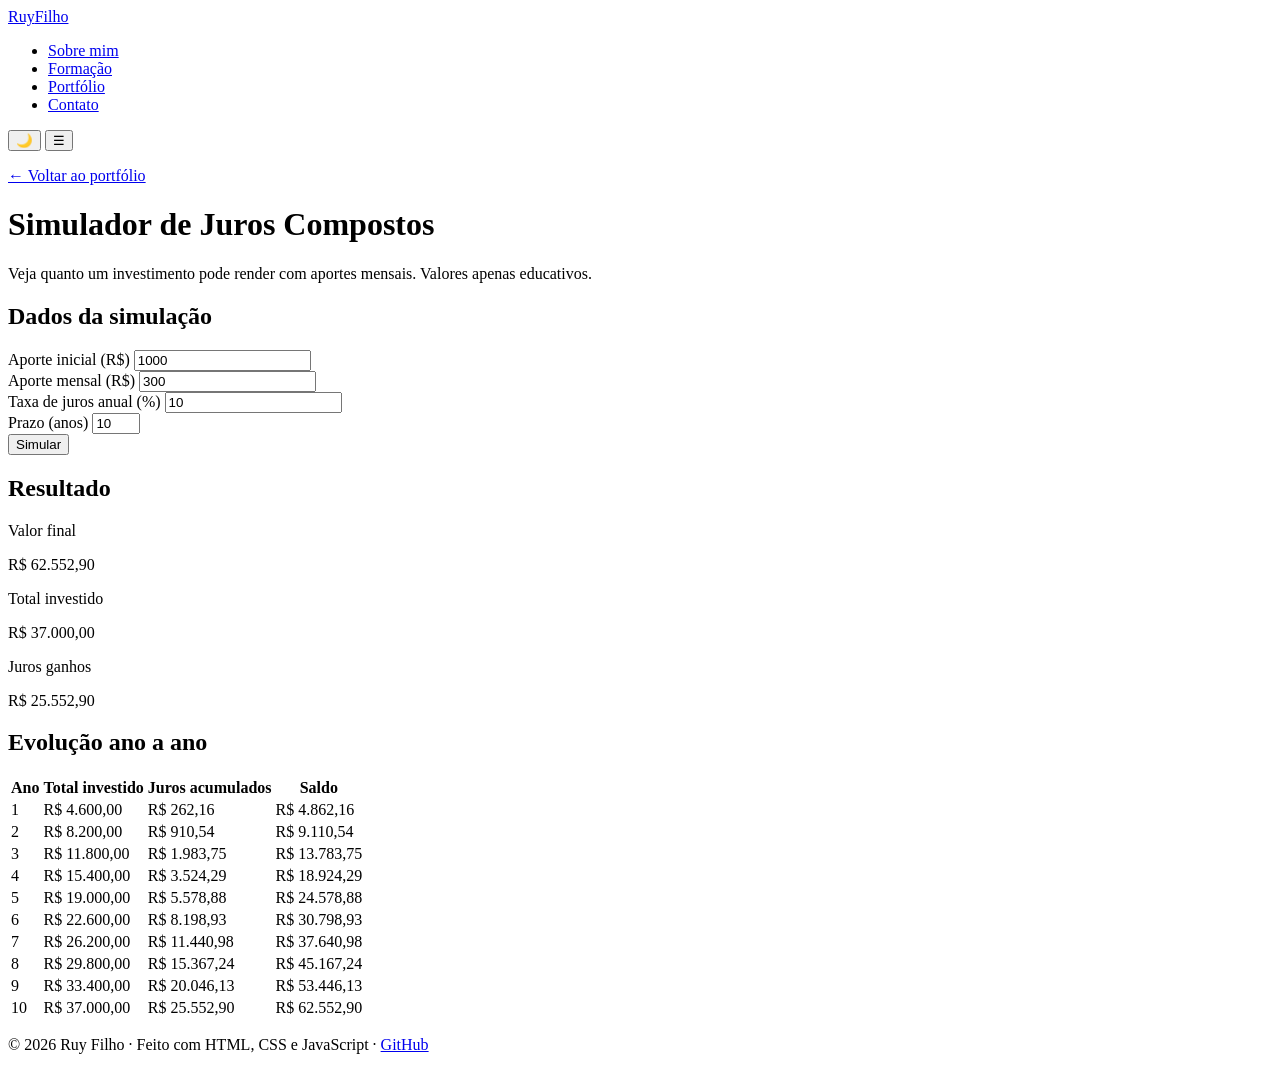
==== projetos/simulador-juros/index.html @ 7ff92616 "Primeiro upload do site Envio inicial dos arquivos" ====
<!DOCTYPE html>
<!-- Projeto do portfólio: Simulador de Juros Compostos -->
<html lang="pt-BR">
<head>
  <meta charset="UTF-8">
  <!-- Faz o layout se adaptar à largura de celulares e tablets -->
  <meta name="viewport" content="width=device-width, initial-scale=1.0">
  <meta name="description" content="Simulador de juros compostos com aportes mensais.">
  <title>Simulador de Juros Compostos | Ruy Filho</title>
  <link rel="stylesheet" href="../../css/estilo.css">
</head>
<!-- data-menu-ativo: destaca "Portfólio" no menu nesta página interna -->
<body data-menu-ativo="portfolio.html">

  <!-- CABEÇALHO: o mesmo menu aparece em todas as páginas -->
  <header class="cabecalho">
    <div class="cabecalho__conteudo">
      <a href="../../index.html" class="logo">Ruy<span>Filho</span></a>

      <nav class="menu" id="menu" aria-label="Menu principal">
        <ul>
          <li><a href="../../index.html">Sobre mim</a></li>
          <li><a href="../../formacao.html">Formação</a></li>
          <li><a href="../../portfolio.html">Portfólio</a></li>
          <li><a href="../../contato.html">Contato</a></li>
        </ul>
      </nav>

      <div class="cabecalho__acoes">
        <!-- Botão que alterna entre tema claro e escuro (script.js) -->
        <button class="botao-icone" id="botao-tema" type="button" aria-label="Alternar tema">🌙</button>
        <!-- Botão hambúrguer: visível apenas em telas pequenas -->
        <button class="botao-icone botao-menu" id="botao-menu" type="button"
                aria-label="Abrir menu" aria-expanded="false" aria-controls="menu">☰</button>
      </div>
    </div>
  </header>

  <!-- CONTEÚDO PRINCIPAL -->
  <main>
    <p><a href="../../portfolio.html">← Voltar ao portfólio</a></p>
    <h1 class="titulo-pagina">Simulador de Juros Compostos</h1>
    <p class="subtitulo">Veja quanto um investimento pode render com aportes mensais. Valores apenas educativos.</p>

    <div class="grade">
      <!-- Formulário com os dados da simulação -->
      <section class="card">
        <h2>Dados da simulação</h2>
        <form class="formulario" id="form-simulador" novalidate>
          <div class="campo">
            <label for="inicial">Aporte inicial (R$)</label>
            <input type="number" id="inicial" min="0" step="0.01" value="1000">
            <span class="mensagem-erro"></span>
          </div>
          <div class="campo">
            <label for="mensal">Aporte mensal (R$)</label>
            <input type="number" id="mensal" min="0" step="0.01" value="300">
            <span class="mensagem-erro"></span>
          </div>
          <div class="campo">
            <label for="taxa">Taxa de juros anual (%)</label>
            <input type="number" id="taxa" min="0" step="0.01" value="10">
            <span class="mensagem-erro"></span>
          </div>
          <div class="campo">
            <label for="anos">Prazo (anos)</label>
            <input type="number" id="anos" min="1" max="50" step="1" value="10">
            <span class="mensagem-erro"></span>
          </div>
          <div>
            <button type="submit" class="botao">Simular</button>
          </div>
        </form>
      </section>

      <!-- Resumo do resultado, preenchido pelo simulador.js -->
      <section class="card" id="resumo" aria-live="polite">
        <h2>Resultado</h2>
        <p class="rotulo">Valor final</p>
        <p class="resultado-destaque" id="valor-final">—</p>
        <p class="rotulo">Total investido</p>
        <p id="total-investido">—</p>
        <p class="rotulo">Juros ganhos</p>
        <p id="total-juros">—</p>
      </section>
    </div>

    <!-- Tabela com a evolução ano a ano -->
    <section class="card espaco-topo">
      <h2>Evolução ano a ano</h2>
      <div class="tabela-container">
        <table>
          <thead>
            <tr><th>Ano</th><th>Total investido</th><th>Juros acumulados</th><th>Saldo</th></tr>
          </thead>
          <tbody id="tabela-evolucao"></tbody>
        </table>
      </div>
    </section>
  </main>

  <!-- RODAPÉ: o ano é preenchido pelo JavaScript -->
  <footer class="rodape">
    <p>&copy; <span id="ano-atual">2026</span> Ruy Filho · Feito com HTML, CSS e JavaScript ·
      <a href="https://github.com/ruyfilho77" target="_blank" rel="noopener">GitHub</a></p>
  </footer>

  <script src="../../js/script.js"></script>
  <!-- Script exclusivo do simulador -->
  <script src="simulador.js"></script>
</body>
</html>
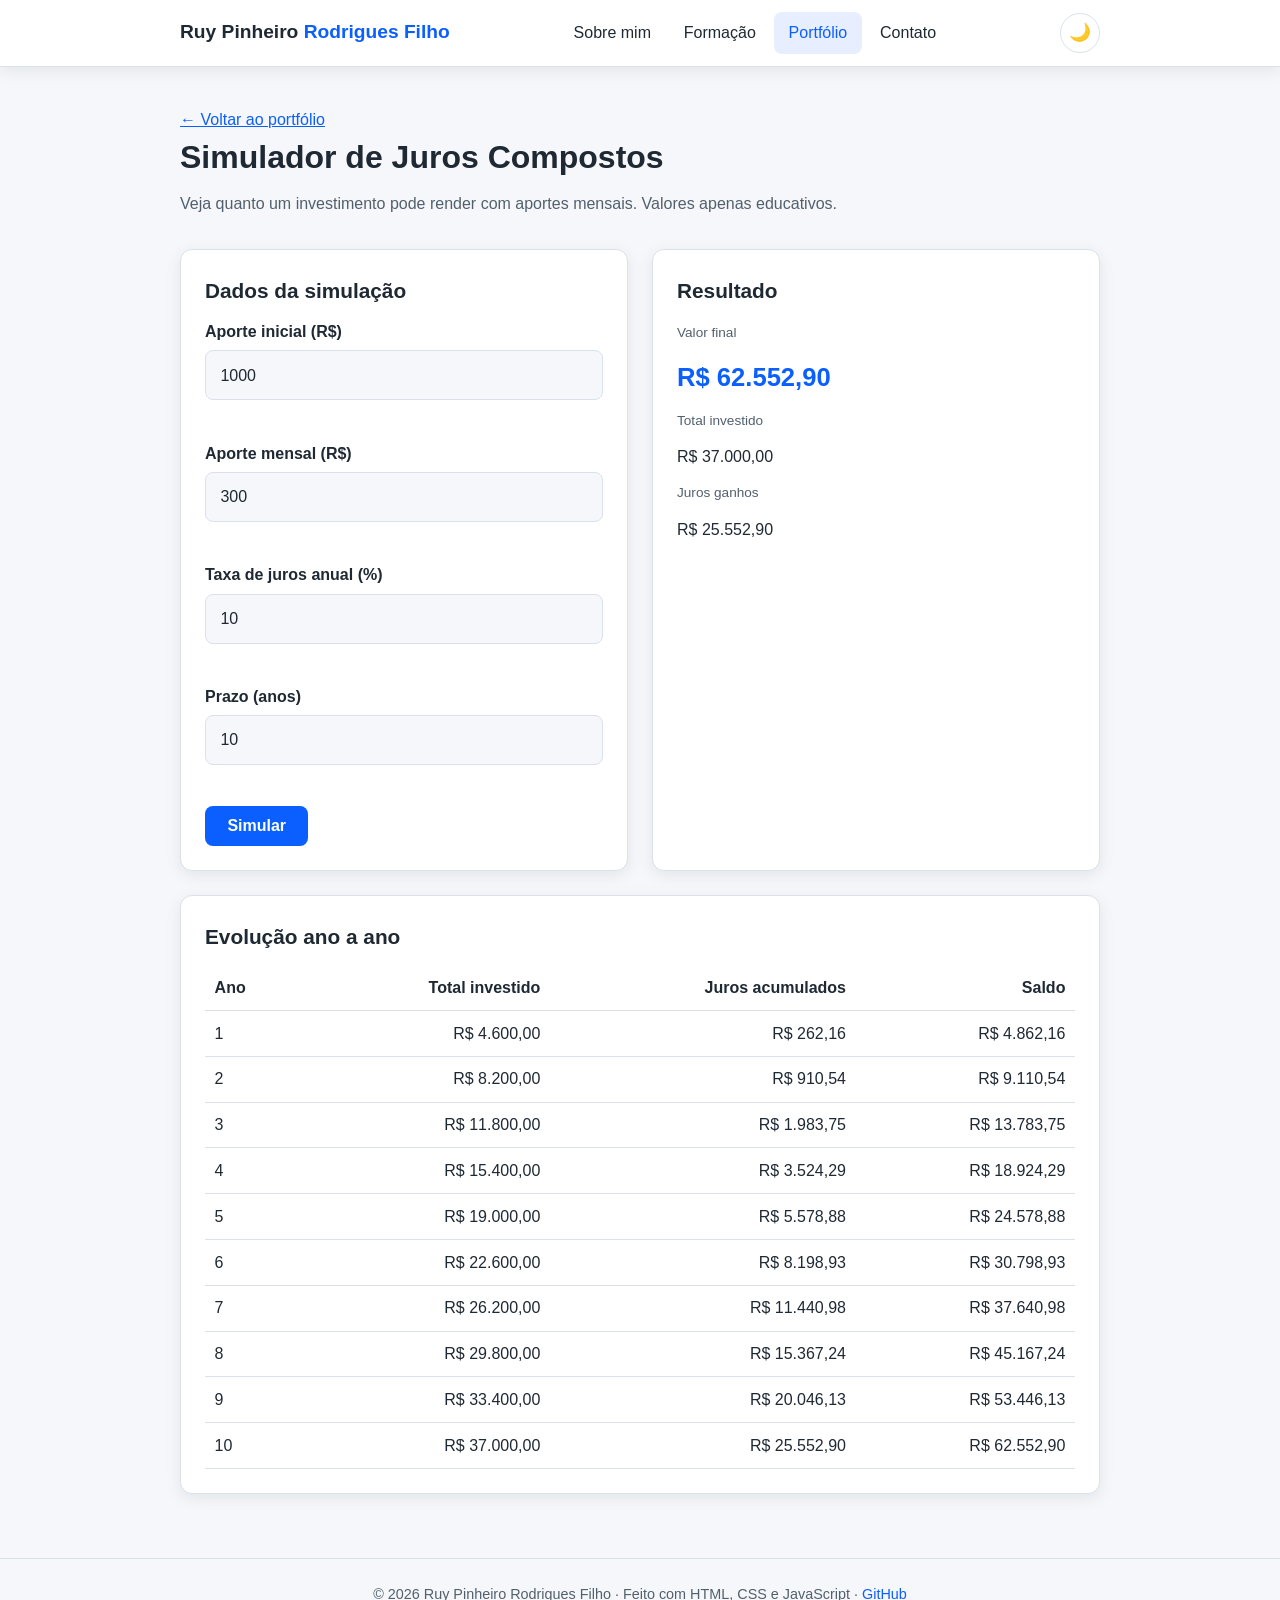
==== commit c1ca0842: "Add files via upload" ====
--- a/projetos/simulador-juros/index.html
+++ b/projetos/simulador-juros/index.html
@@ -6,7 +6,7 @@
   <!-- Faz o layout se adaptar à largura de celulares e tablets -->
   <meta name="viewport" content="width=device-width, initial-scale=1.0">
   <meta name="description" content="Simulador de juros compostos com aportes mensais.">
-  <title>Simulador de Juros Compostos | Ruy Filho</title>
+  <title>Simulador de Juros Compostos | Ruy Pinheiro Rodrigues Filho</title>
   <link rel="stylesheet" href="../../css/estilo.css">
 </head>
 <!-- data-menu-ativo: destaca "Portfólio" no menu nesta página interna -->
@@ -15,7 +15,7 @@
   <!-- CABEÇALHO: o mesmo menu aparece em todas as páginas -->
   <header class="cabecalho">
     <div class="cabecalho__conteudo">
-      <a href="../../index.html" class="logo">Ruy<span>Filho</span></a>
+      <a href="../../index.html" class="logo">Ruy Pinheiro <span>Rodrigues Filho</span></a>
 
       <nav class="menu" id="menu" aria-label="Menu principal">
         <ul>
@@ -101,7 +101,7 @@
 
   <!-- RODAPÉ: o ano é preenchido pelo JavaScript -->
   <footer class="rodape">
-    <p>&copy; <span id="ano-atual">2026</span> Ruy Filho · Feito com HTML, CSS e JavaScript ·
+    <p>&copy; <span id="ano-atual">2026</span> Ruy Pinheiro Rodrigues Filho · Feito com HTML, CSS e JavaScript ·
       <a href="https://github.com/ruyfilho77" target="_blank" rel="noopener">GitHub</a></p>
   </footer>
 
--- a/css/estilo.css
+++ b/css/estilo.css
@@ -0,0 +1,518 @@
+/* =========================================================
+   estilo.css — Portfólio de Ruy Filho
+   CSS puro (sem frameworks). Organização:
+   1. Variáveis de tema (claro/escuro)
+   2. Reset e base
+   3. Cabeçalho e menu de navegação
+   4. Conteúdo principal e componentes (cards, listas, tags)
+   5. Formulário de contato e modal
+   6. Rodapé
+   7. Responsividade (celular/tablet)
+   ========================================================= */
+
+/* ---------- 1. VARIÁVEIS DE TEMA ----------
+   As cores ficam em variáveis CSS. O JavaScript apenas troca a
+   classe "tema-escuro" no <body>, e todas as cores mudam juntas. */
+:root {
+  --cor-fundo: #f5f7fa;
+  --cor-superficie: #ffffff;
+  --cor-texto: #1f2933;
+  --cor-texto-suave: #52606d;
+  --cor-destaque: #0b5fff;
+  --cor-destaque-suave: #e6eeff;
+  --cor-borda: #d9e2ec;
+  --cor-erro: #c62828;
+  --cor-sucesso: #2e7d32;
+  --sombra: 0 4px 16px rgba(15, 23, 42, 0.08);
+  --raio: 12px;
+  --largura-max: 960px;
+  --fonte: "Segoe UI", Roboto, Helvetica, Arial, sans-serif;
+}
+
+/* Tema escuro: sobrescreve apenas as variáveis de cor */
+body.tema-escuro {
+  --cor-fundo: #0f172a;
+  --cor-superficie: #1e293b;
+  --cor-texto: #e2e8f0;
+  --cor-texto-suave: #94a3b8;
+  --cor-destaque: #60a5fa;
+  --cor-destaque-suave: #1e3a5f;
+  --cor-borda: #334155;
+  --cor-erro: #f87171;
+  --cor-sucesso: #4ade80;
+  --sombra: 0 4px 16px rgba(0, 0, 0, 0.4);
+}
+
+/* ---------- 2. RESET E BASE ---------- */
+*,
+*::before,
+*::after {
+  box-sizing: border-box; /* largura inclui padding e borda */
+  margin: 0;
+  padding: 0;
+}
+
+html {
+  scroll-behavior: smooth;
+}
+
+body {
+  font-family: var(--fonte);
+  background-color: var(--cor-fundo);
+  color: var(--cor-texto);
+  line-height: 1.6;
+  min-height: 100vh;
+  display: flex;
+  flex-direction: column; /* mantém o rodapé no fim da página */
+  transition: background-color 0.3s, color 0.3s;
+}
+
+a {
+  color: var(--cor-destaque);
+}
+
+/* ---------- 3. CABEÇALHO E MENU ---------- */
+.cabecalho {
+  position: sticky; /* menu fixo no topo durante a rolagem */
+  top: 0;
+  z-index: 10;
+  background-color: var(--cor-superficie);
+  border-bottom: 1px solid var(--cor-borda);
+  box-shadow: var(--sombra);
+}
+
+.cabecalho__conteudo {
+  max-width: var(--largura-max);
+  margin: 0 auto;
+  padding: 0.75rem 1.25rem;
+  display: flex;
+  align-items: center;
+  justify-content: space-between;
+  gap: 1rem;
+}
+
+.logo {
+  font-weight: 700;
+  font-size: 1.2rem;
+  color: var(--cor-texto);
+  text-decoration: none;
+}
+
+.logo span {
+  color: var(--cor-destaque);
+}
+
+.menu ul {
+  list-style: none;
+  display: flex;
+  gap: 0.25rem;
+}
+
+.menu a {
+  display: block;
+  padding: 0.5rem 0.9rem;
+  border-radius: 8px;
+  color: var(--cor-texto);
+  text-decoration: none;
+  font-weight: 500;
+  transition: background-color 0.2s;
+}
+
+.menu a:hover,
+.menu a.ativo {
+  background-color: var(--cor-destaque-suave);
+  color: var(--cor-destaque);
+}
+
+.cabecalho__acoes {
+  display: flex;
+  align-items: center;
+  gap: 0.5rem;
+}
+
+/* Botões redondos do cabeçalho (tema e menu mobile) */
+.botao-icone {
+  background: none;
+  border: 1px solid var(--cor-borda);
+  color: var(--cor-texto);
+  width: 40px;
+  height: 40px;
+  border-radius: 50%;
+  font-size: 1.1rem;
+  cursor: pointer;
+}
+
+.botao-icone:hover {
+  border-color: var(--cor-destaque);
+}
+
+/* O botão hambúrguer só aparece no celular (ver seção 7) */
+.botao-menu {
+  display: none;
+}
+
+/* ---------- 4. CONTEÚDO PRINCIPAL ---------- */
+main {
+  flex: 1;
+  width: 100%;
+  max-width: var(--largura-max);
+  margin: 0 auto;
+  padding: 2.5rem 1.25rem;
+}
+
+.titulo-pagina {
+  font-size: 2rem;
+  margin-bottom: 0.5rem;
+}
+
+.subtitulo {
+  color: var(--cor-texto-suave);
+  margin-bottom: 2rem;
+}
+
+/* Bloco de apresentação da página inicial */
+.apresentacao {
+  display: flex;
+  align-items: center;
+  gap: 2rem;
+  margin-bottom: 2.5rem;
+}
+
+/* Avatar com iniciais (substitui a foto) */
+.avatar {
+  flex-shrink: 0;
+  width: 120px;
+  height: 120px;
+  border-radius: 50%;
+  background: linear-gradient(135deg, var(--cor-destaque), #7c3aed);
+  color: #fff;
+  font-size: 2.5rem;
+  font-weight: 700;
+  display: flex;
+  align-items: center;
+  justify-content: center;
+}
+
+.apresentacao h1 {
+  font-size: 2.2rem;
+  line-height: 1.2;
+}
+
+.apresentacao p {
+  color: var(--cor-texto-suave);
+  font-size: 1.1rem;
+}
+
+/* Card genérico usado em todas as páginas */
+.card {
+  background-color: var(--cor-superficie);
+  border: 1px solid var(--cor-borda);
+  border-radius: var(--raio);
+  box-shadow: var(--sombra);
+  padding: 1.5rem;
+  margin-bottom: 1.5rem;
+}
+
+.card h2 {
+  font-size: 1.3rem;
+  margin-bottom: 0.75rem;
+}
+
+.card p + p {
+  margin-top: 0.75rem;
+}
+
+/* Grade responsiva de cards: se ajusta sozinha à largura da tela */
+.grade {
+  display: grid;
+  grid-template-columns: repeat(auto-fit, minmax(260px, 1fr));
+  gap: 1.5rem;
+}
+
+.grade .card {
+  margin-bottom: 0;
+}
+
+/* Lista de hobbies com ícones */
+.lista-hobbies {
+  list-style: none;
+  display: grid;
+  grid-template-columns: repeat(auto-fit, minmax(160px, 1fr));
+  gap: 0.75rem;
+}
+
+.lista-hobbies li {
+  background-color: var(--cor-destaque-suave);
+  border-radius: 8px;
+  padding: 0.75rem 1rem;
+  font-weight: 500;
+}
+
+/* Etiquetas (tags) para tecnologias */
+.tags {
+  display: flex;
+  flex-wrap: wrap;
+  gap: 0.5rem;
+  margin-top: 0.75rem;
+}
+
+.tag {
+  font-size: 0.85rem;
+  padding: 0.25rem 0.7rem;
+  border-radius: 999px;
+  border: 1px solid var(--cor-destaque);
+  color: var(--cor-destaque);
+}
+
+/* Linha do tempo da formação */
+.linha-tempo {
+  list-style: none;
+  border-left: 3px solid var(--cor-destaque);
+  padding-left: 1.5rem;
+}
+
+.linha-tempo li {
+  position: relative;
+  margin-bottom: 1.5rem;
+}
+
+/* Bolinha da linha do tempo, desenhada só com CSS */
+.linha-tempo li::before {
+  content: "";
+  position: absolute;
+  left: calc(-1.5rem - 9px);
+  top: 0.4rem;
+  width: 15px;
+  height: 15px;
+  border-radius: 50%;
+  background-color: var(--cor-destaque);
+  border: 3px solid var(--cor-fundo);
+}
+
+.linha-tempo h3 {
+  font-size: 1.1rem;
+}
+
+.rotulo {
+  display: inline-block;
+  font-size: 0.85rem;
+  color: var(--cor-texto-suave);
+}
+
+.lista-simples {
+  padding-left: 1.25rem;
+}
+
+.lista-simples li + li {
+  margin-top: 0.35rem;
+}
+
+/* Botões de ação */
+.botao {
+  display: inline-block;
+  background-color: var(--cor-destaque);
+  color: #fff;
+  border: none;
+  border-radius: 8px;
+  padding: 0.7rem 1.4rem;
+  font-size: 1rem;
+  font-weight: 600;
+  text-decoration: none;
+  cursor: pointer;
+  transition: opacity 0.2s, transform 0.2s;
+}
+
+.botao:hover {
+  opacity: 0.9;
+  transform: translateY(-1px);
+}
+
+.botao--secundario {
+  background: none;
+  color: var(--cor-destaque);
+  border: 1px solid var(--cor-destaque);
+}
+
+.acoes-card {
+  display: flex;
+  flex-wrap: wrap;
+  gap: 0.75rem;
+  margin-top: 1rem;
+}
+
+/* ---------- 5. FORMULÁRIO E MODAL ---------- */
+.formulario {
+  display: flex;
+  flex-direction: column;
+  gap: 1.1rem;
+}
+
+.campo {
+  display: flex;
+  flex-direction: column;
+  gap: 0.35rem;
+}
+
+.campo label {
+  font-weight: 600;
+}
+
+.campo input,
+.campo textarea {
+  font: inherit;
+  padding: 0.7rem 0.9rem;
+  border: 1px solid var(--cor-borda);
+  border-radius: 8px;
+  background-color: var(--cor-fundo);
+  color: var(--cor-texto);
+}
+
+.campo input:focus,
+.campo textarea:focus {
+  outline: 2px solid var(--cor-destaque);
+  border-color: transparent;
+}
+
+/* Classe aplicada pelo JavaScript quando o campo é inválido */
+.campo.invalido input,
+.campo.invalido textarea {
+  border-color: var(--cor-erro);
+}
+
+.mensagem-erro {
+  color: var(--cor-erro);
+  font-size: 0.9rem;
+  min-height: 1.2em; /* reserva espaço e evita "pulos" no layout */
+}
+
+/* Fundo escuro do modal: escondido até o JavaScript abrir */
+.modal {
+  display: none;
+  position: fixed;
+  inset: 0;
+  z-index: 100;
+  background-color: rgba(0, 0, 0, 0.55);
+  align-items: center;
+  justify-content: center;
+  padding: 1rem;
+}
+
+.modal.aberto {
+  display: flex;
+}
+
+.modal__caixa {
+  background-color: var(--cor-superficie);
+  border-radius: var(--raio);
+  padding: 2rem;
+  max-width: 400px;
+  width: 100%;
+  text-align: center;
+  box-shadow: var(--sombra);
+}
+
+.modal__icone {
+  font-size: 2.5rem;
+  color: var(--cor-sucesso);
+}
+
+.modal__caixa h2 {
+  margin: 0.5rem 0;
+}
+
+.modal__caixa p {
+  color: var(--cor-texto-suave);
+  margin-bottom: 1.25rem;
+}
+
+/* Tabela (usada no simulador do portfólio) */
+.tabela-container {
+  overflow-x: auto; /* rolagem horizontal em telas pequenas */
+}
+
+table {
+  width: 100%;
+  border-collapse: collapse;
+}
+
+th,
+td {
+  padding: 0.6rem;
+  text-align: right;
+  border-bottom: 1px solid var(--cor-borda);
+}
+
+th:first-child,
+td:first-child {
+  text-align: left;
+}
+
+.resultado-destaque {
+  font-size: 1.6rem;
+  font-weight: 700;
+  color: var(--cor-destaque);
+}
+
+/* ---------- 6. RODAPÉ ---------- */
+.rodape {
+  text-align: center;
+  padding: 1.5rem;
+  color: var(--cor-texto-suave);
+  border-top: 1px solid var(--cor-borda);
+  font-size: 0.9rem;
+}
+
+/* ---------- 7. RESPONSIVIDADE ---------- */
+@media (max-width: 720px) {
+  /* Mostra o botão hambúrguer */
+  .botao-menu {
+    display: inline-block;
+  }
+
+  /* O menu vira uma lista vertical escondida abaixo do cabeçalho */
+  .menu {
+    display: none;
+    position: absolute;
+    top: 100%;
+    left: 0;
+    right: 0;
+    background-color: var(--cor-superficie);
+    border-bottom: 1px solid var(--cor-borda);
+    box-shadow: var(--sombra);
+  }
+
+  /* Classe adicionada pelo JavaScript ao clicar no hambúrguer */
+  .menu.aberto {
+    display: block;
+  }
+
+  .menu ul {
+    flex-direction: column;
+    padding: 0.5rem 1rem 1rem;
+  }
+
+  .apresentacao {
+    flex-direction: column;
+    text-align: center;
+  }
+
+  .apresentacao h1 {
+    font-size: 1.8rem;
+  }
+
+  .titulo-pagina {
+    font-size: 1.6rem;
+  }
+}
+
+/* Espaçamento extra acima de um card que vem depois de uma grade */
+.espaco-topo {
+  margin-top: 1.5rem;
+}
+
+/* Nome completo no logo: reduz a fonte em telas bem estreitas */
+@media (max-width: 480px) {
+  .logo {
+    font-size: 0.95rem;
+  }
+}
